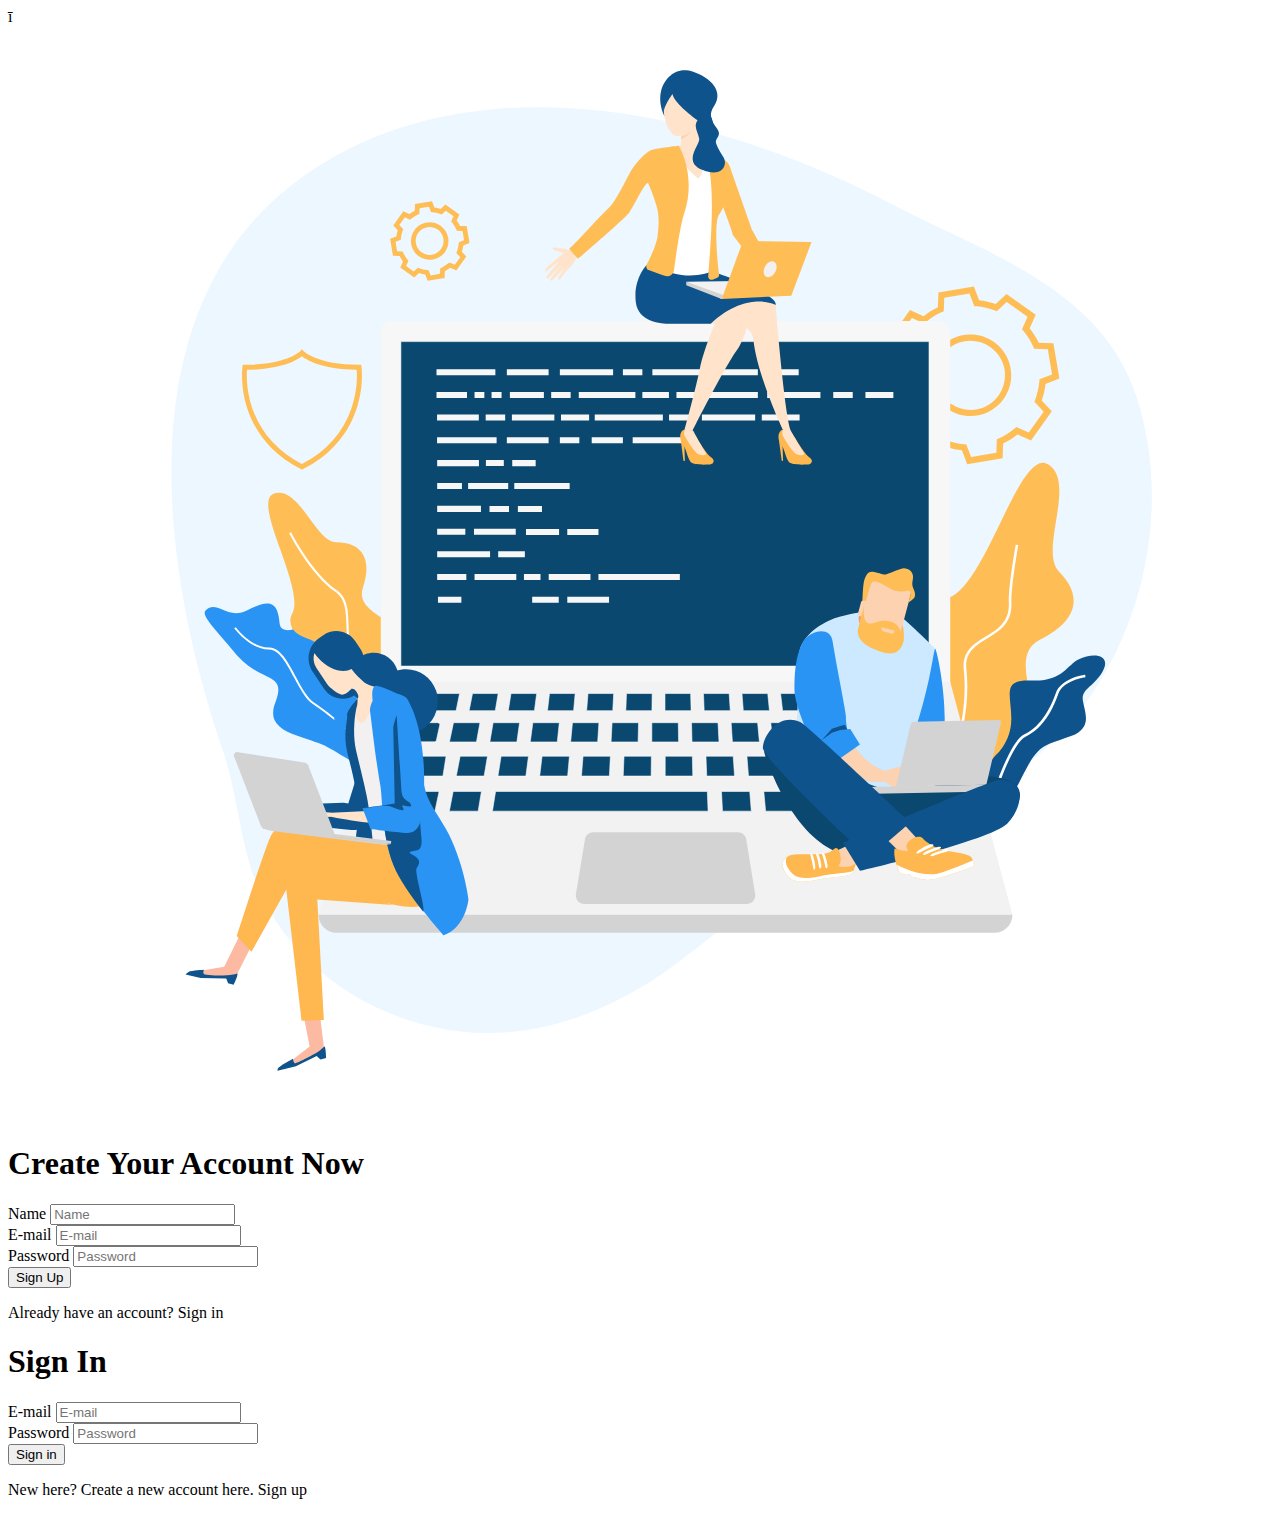
==== index.html @ dc564ec0 "Create symbolic link for index.html" ====
<!DOCTYPE html>
<html lang="en">
  <head>
    <meta charset="UTF-8" />
    <meta name="viewport" content="width=device-width, initial-scale=1.0" />
    <title>Signup Page</title>
    <link rel="stylesheet" href="style.css" />
  </head>
  <body>ī
    <div class="container">
      <div class="illustration">
        <img src="../assets/developer-team.svg" alt="Illustration" />
      </div>
      <div class="form-container">

        <div id="signup">
          <h1>Create Your Account Now</h1>
          <form action="#" id="signupform">
            <div class="form-group">
              <label for="SUname">Name</label>
              <input type="text" id="SUname" name="name" placeholder="Name" />
            </div>
            <div class="form-group">
              <label for="SUemail">E-mail</label>
              <input type="email" id="SUemail" placeholder="E-mail" />
            </div>
            <div class="form-group">
              <label for="SUpassword">Password</label>
              <input type="password" id="SUpassword" placeholder="Password" />
            </div>
            <button type="submit" class="signup-btn">Sign Up</button>
          </form>
          <p>Already have an account? <a id="signin-toggle">Sign in</a></p>
        </div>
          
          <div id="signin">
            <h1>Sign In</h1>
            <form action="#" id="signinform">
              <div class="form-group">
                <label for="SIemail">E-mail</label>
                <input type="email" id="SIemail" placeholder="E-mail" />
              </div>
              <div class="form-group">
                <label for="SIpassword">Password</label>
                <input type="password" id="SIpassword" placeholder="Password" />
              </div>
              <button type="submit" class="signin-btn">Sign in</button>
            </form>
            <p>New here? Create a new account here. <a id="signup-toggle">Sign up</a></p>
          </div>
          
        </div>
      </div>
      <script src="main_auth.js"></script>
    </body>
</html>
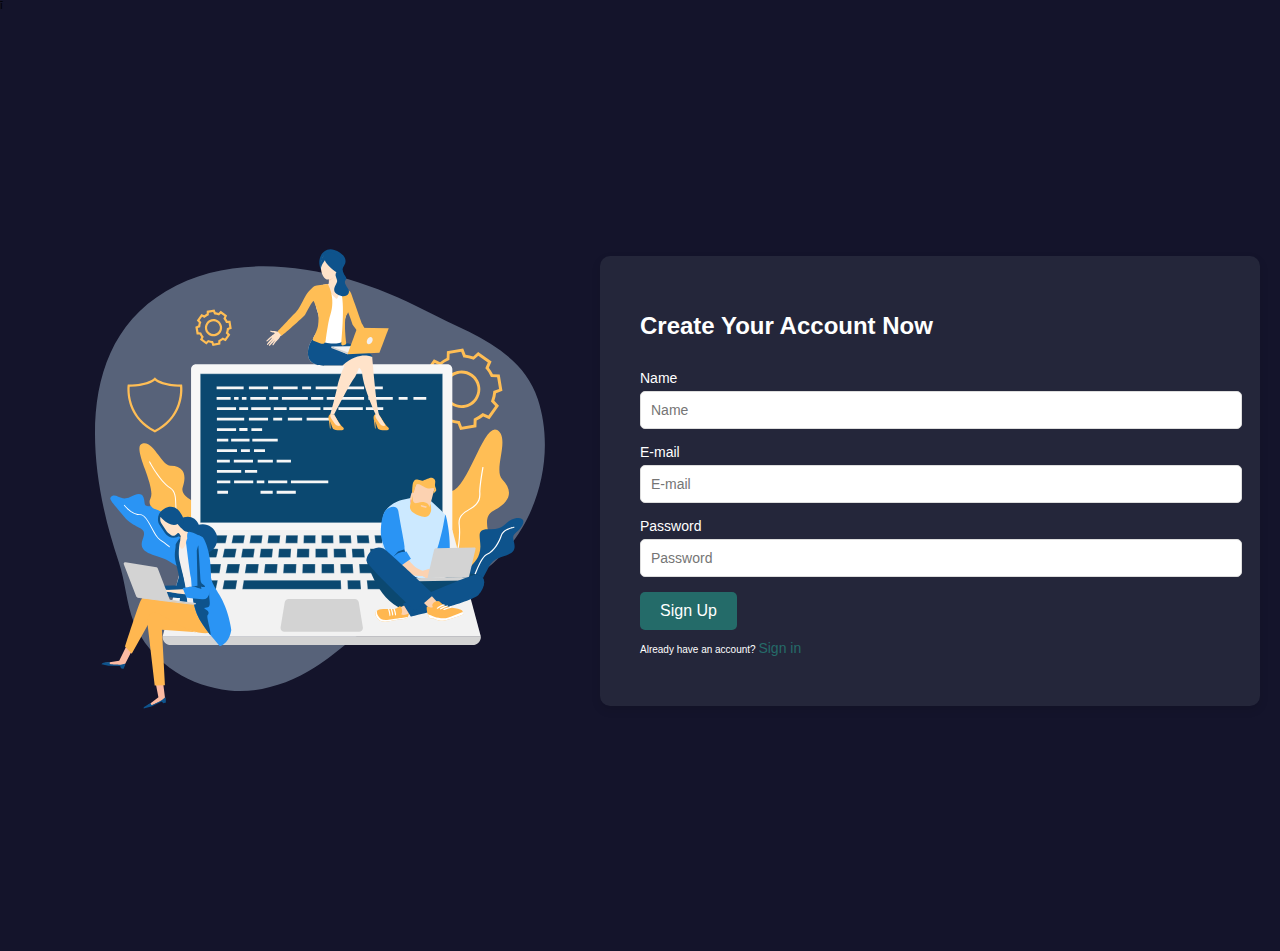
==== commit 87bf4d0c: "Rename 404.html to index.html for default page" ====
--- a/index.html
+++ b/index.html
@@ -1,56 +1,12 @@
 <!DOCTYPE html>
-<html lang="en">
-  <head>
-    <meta charset="UTF-8" />
-    <meta name="viewport" content="width=device-width, initial-scale=1.0" />
-    <title>Signup Page</title>
-    <link rel="stylesheet" href="style.css" />
-  </head>
-  <body>ī
-    <div class="container">
-      <div class="illustration">
-        <img src="../assets/developer-team.svg" alt="Illustration" />
-      </div>
-      <div class="form-container">
-
-        <div id="signup">
-          <h1>Create Your Account Now</h1>
-          <form action="#" id="signupform">
-            <div class="form-group">
-              <label for="SUname">Name</label>
-              <input type="text" id="SUname" name="name" placeholder="Name" />
-            </div>
-            <div class="form-group">
-              <label for="SUemail">E-mail</label>
-              <input type="email" id="SUemail" placeholder="E-mail" />
-            </div>
-            <div class="form-group">
-              <label for="SUpassword">Password</label>
-              <input type="password" id="SUpassword" placeholder="Password" />
-            </div>
-            <button type="submit" class="signup-btn">Sign Up</button>
-          </form>
-          <p>Already have an account? <a id="signin-toggle">Sign in</a></p>
-        </div>
-          
-          <div id="signin">
-            <h1>Sign In</h1>
-            <form action="#" id="signinform">
-              <div class="form-group">
-                <label for="SIemail">E-mail</label>
-                <input type="email" id="SIemail" placeholder="E-mail" />
-              </div>
-              <div class="form-group">
-                <label for="SIpassword">Password</label>
-                <input type="password" id="SIpassword" placeholder="Password" />
-              </div>
-              <button type="submit" class="signin-btn">Sign in</button>
-            </form>
-            <p>New here? Create a new account here. <a id="signup-toggle">Sign up</a></p>
-          </div>
-          
-        </div>
-      </div>
-      <script src="main_auth.js"></script>
-    </body>
+<html>
+<head>
+  <title>redirect page</title>
+</head>
+<body>
+  <script>
+    window.location.replace("https://tanuj-bisht.github.io/Todo-App/authentication/index.html");
+  </script>
+  <p>If you are not redirected automatically, follow this <a href="/authentication/index.html">link</a>.</p>
+</body>
 </html>
